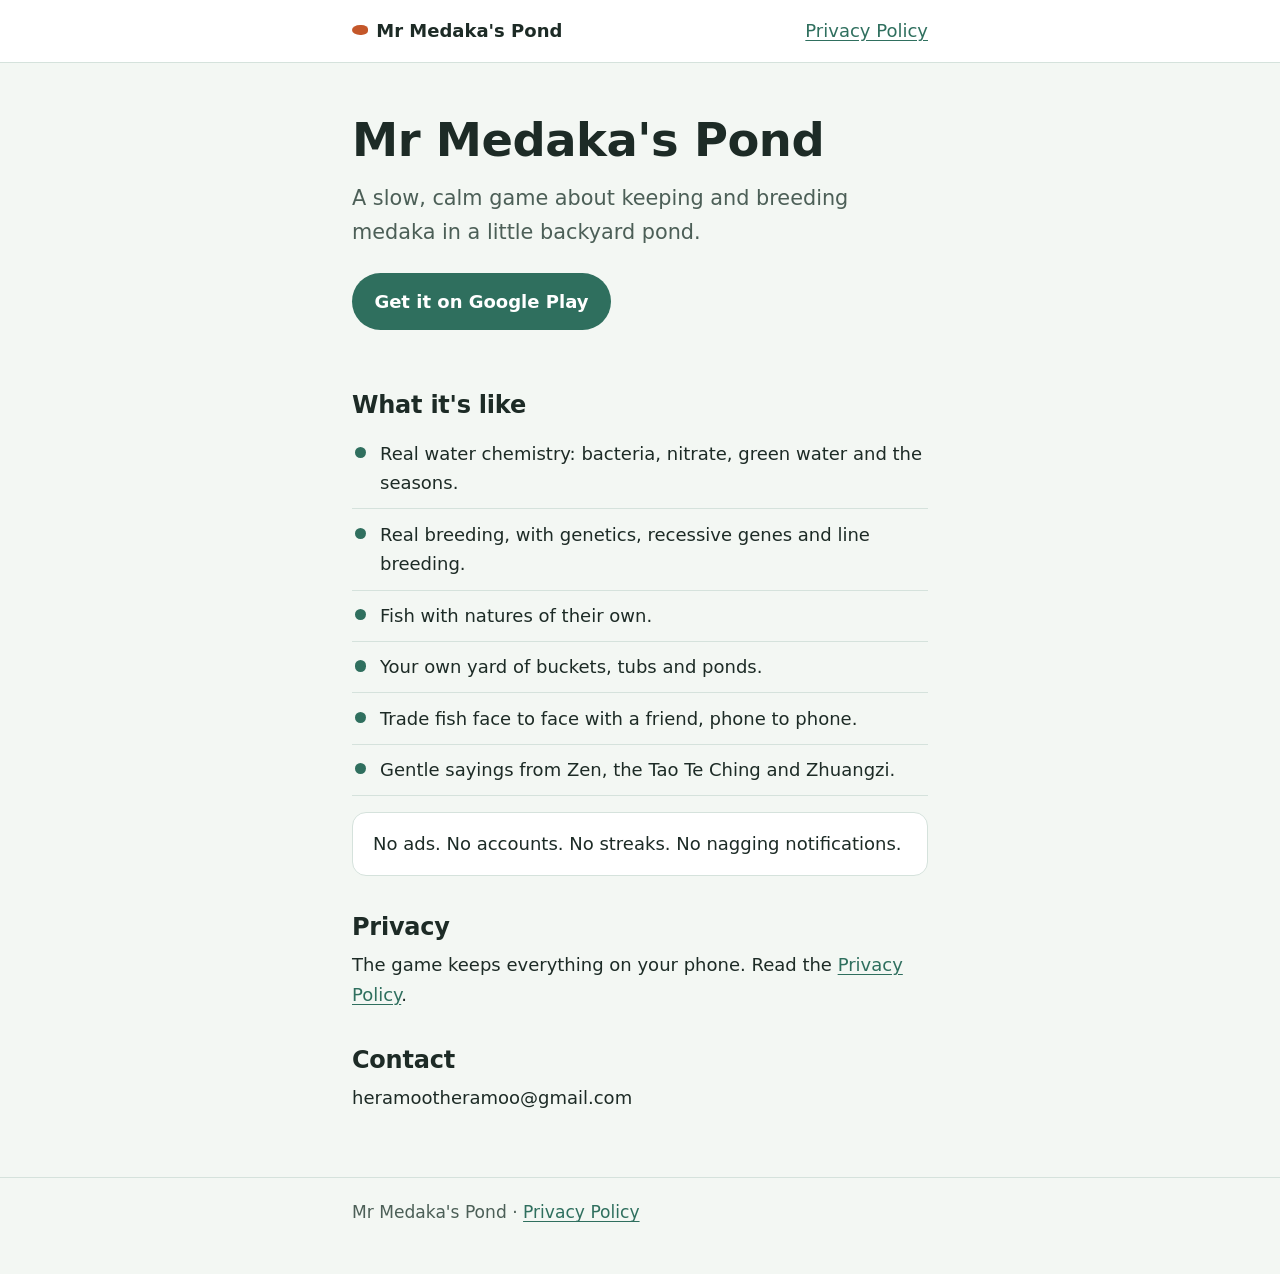
==== index.html @ 23bcd14e "Add files via upload" ====
<!doctype html>
<html lang="en">
<head>
  <meta charset="utf-8">
  <meta name="viewport" content="width=device-width, initial-scale=1">
  <title>Mr Medaka's Pond</title>
  <meta name="description" content="A slow, calm game about keeping and breeding medaka in a little backyard pond.">
  <link rel="stylesheet" href="style.css">
</head>
<body>
  <header class="site">
    <div class="wrap">
      <a class="brand" href="index.html">Mr Medaka's Pond</a>
      <nav aria-label="Site"><a href="privacy.html">Privacy Policy</a></nav>
    </div>
  </header>

  <main class="wrap">
    <h1>Mr Medaka's Pond</h1>
    <p class="tagline">A slow, calm game about keeping and breeding medaka in a little backyard pond.</p>

    <a class="button" href="#">Get it on Google Play</a>

    <h2>What it's like</h2>
    <ul class="features">
      <li>Real water chemistry: bacteria, nitrate, green water and the seasons.</li>
      <li>Real breeding, with genetics, recessive genes and line breeding.</li>
      <li>Fish with natures of their own.</li>
      <li>Your own yard of buckets, tubs and ponds.</li>
      <li>Trade fish face to face with a friend, phone to phone.</li>
      <li>Gentle sayings from Zen, the Tao Te Ching and Zhuangzi.</li>
    </ul>

    <p class="calm">No ads. No accounts. No streaks. No nagging notifications.</p>

    <h2>Privacy</h2>
    <p>The game keeps everything on your phone. Read the <a href="privacy.html">Privacy Policy</a>.</p>

    <h2>Contact</h2>
    <p>heramootheramoo@gmail.com</p>
  </main>

  <footer class="site">
    <div class="wrap">
      <p>Mr Medaka's Pond · <a href="privacy.html">Privacy Policy</a></p>
    </div>
  </footer>
</body>
</html>
---- style.css ----
/* Mr Medaka's Pond: a calm, pond-green site. System fonts only, no external requests. */

:root {
  --bg: #f3f7f3;
  --surface: #ffffff;
  --ink: #1d2b26;
  --muted: #4c5f57;
  --accent: #2f6f5e;
  --accent-ink: #ffffff;
  --koi: #c4572a;
  --line: #d5e2dc;
  --measure: 38rem;
  --radius: 14px;
  color-scheme: light dark;
}

@media (prefers-color-scheme: dark) {
  :root {
    --bg: #0f1a17;
    --surface: #16241f;
    --ink: #e6efea;
    --muted: #a9bdb4;
    --accent: #7cc4a8;
    --accent-ink: #0f1a17;
    --koi: #f0874a;
    --line: #26392f;
  }
}

*,
*::before,
*::after {
  box-sizing: border-box;
}

html {
  -webkit-text-size-adjust: 100%;
}

body {
  margin: 0;
  background: var(--bg);
  color: var(--ink);
  font-family: system-ui, -apple-system, "Segoe UI", Roboto, "Helvetica Neue", Arial, sans-serif;
  font-size: clamp(1rem, 0.95rem + 0.3vw, 1.125rem);
  line-height: 1.65;
}

.wrap {
  width: 100%;
  max-width: var(--measure);
  margin: 0 auto;
  padding: clamp(1.25rem, 4vw, 2.5rem) 1rem 3rem;
}

header.site {
  border-bottom: 1px solid var(--line);
  background: var(--surface);
}

header.site .wrap {
  padding-top: 1rem;
  padding-bottom: 1rem;
  display: flex;
  flex-wrap: wrap;
  align-items: center;
  justify-content: space-between;
  gap: 0.5rem 1rem;
}

.brand {
  font-weight: 700;
  color: var(--ink);
  text-decoration: none;
}

.brand::before {
  content: "";
  display: inline-block;
  width: 0.9em;
  height: 0.55em;
  margin-right: 0.45em;
  border-radius: 50% 40% 40% 50%;
  background: var(--koi);
  vertical-align: 0.1em;
}

nav a {
  color: var(--accent);
}

h1,
h2 {
  line-height: 1.25;
  letter-spacing: -0.01em;
}

h1 {
  font-size: clamp(2rem, 1.5rem + 2.5vw, 2.9rem);
  margin: 0.5rem 0 0.75rem;
}

h2 {
  font-size: clamp(1.25rem, 1.1rem + 0.8vw, 1.5rem);
  margin: 2.25rem 0 0.5rem;
}

p,
ul {
  margin: 0 0 1rem;
}

.tagline {
  font-size: clamp(1.1rem, 1rem + 0.6vw, 1.3rem);
  color: var(--muted);
}

a {
  color: var(--accent);
  text-underline-offset: 0.15em;
}

a:focus-visible,
.button:focus-visible {
  outline: 3px solid var(--koi);
  outline-offset: 3px;
}

.features {
  list-style: none;
  padding: 0;
}

.features li {
  position: relative;
  padding: 0.65rem 0 0.65rem 1.75rem;
  border-bottom: 1px solid var(--line);
}

.features li::before {
  content: "";
  position: absolute;
  left: 0.2rem;
  top: 1.15rem;
  width: 0.7rem;
  height: 0.7rem;
  border-radius: 50%;
  background: var(--accent);
}

.calm {
  background: var(--surface);
  border: 1px solid var(--line);
  border-radius: var(--radius);
  padding: 1rem 1.25rem;
}

.button {
  display: inline-block;
  margin: 0.5rem 0 1.5rem;
  padding: 0.85rem 1.4rem;
  border-radius: 999px;
  background: var(--accent);
  color: var(--accent-ink);
  font-weight: 700;
  text-decoration: none;
}

.button:hover {
  filter: brightness(1.08);
}

.policy h1 {
  font-size: clamp(1.75rem, 1.4rem + 1.8vw, 2.4rem);
}

.updated {
  color: var(--muted);
  font-style: italic;
}

footer.site {
  border-top: 1px solid var(--line);
  color: var(--muted);
  font-size: 0.95em;
}

footer.site .wrap {
  padding-top: 1.25rem;
  padding-bottom: 2rem;
}
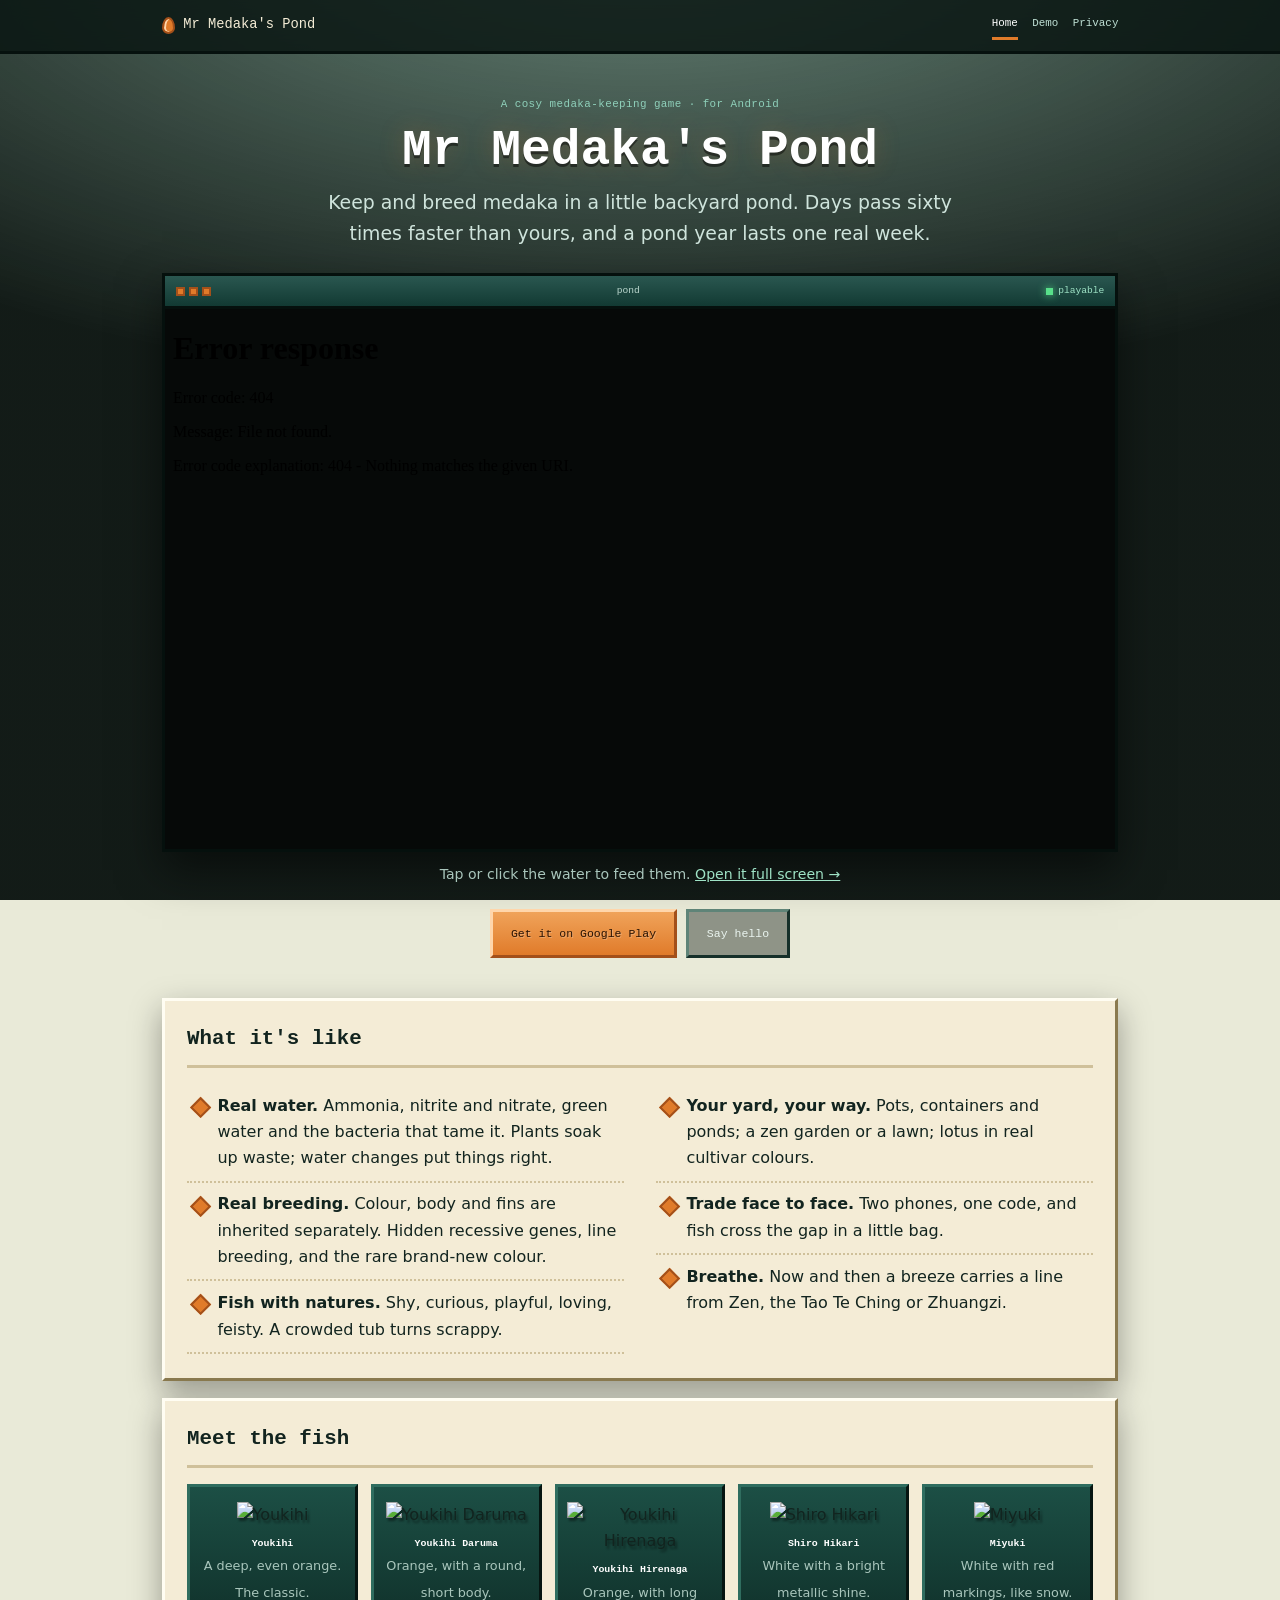
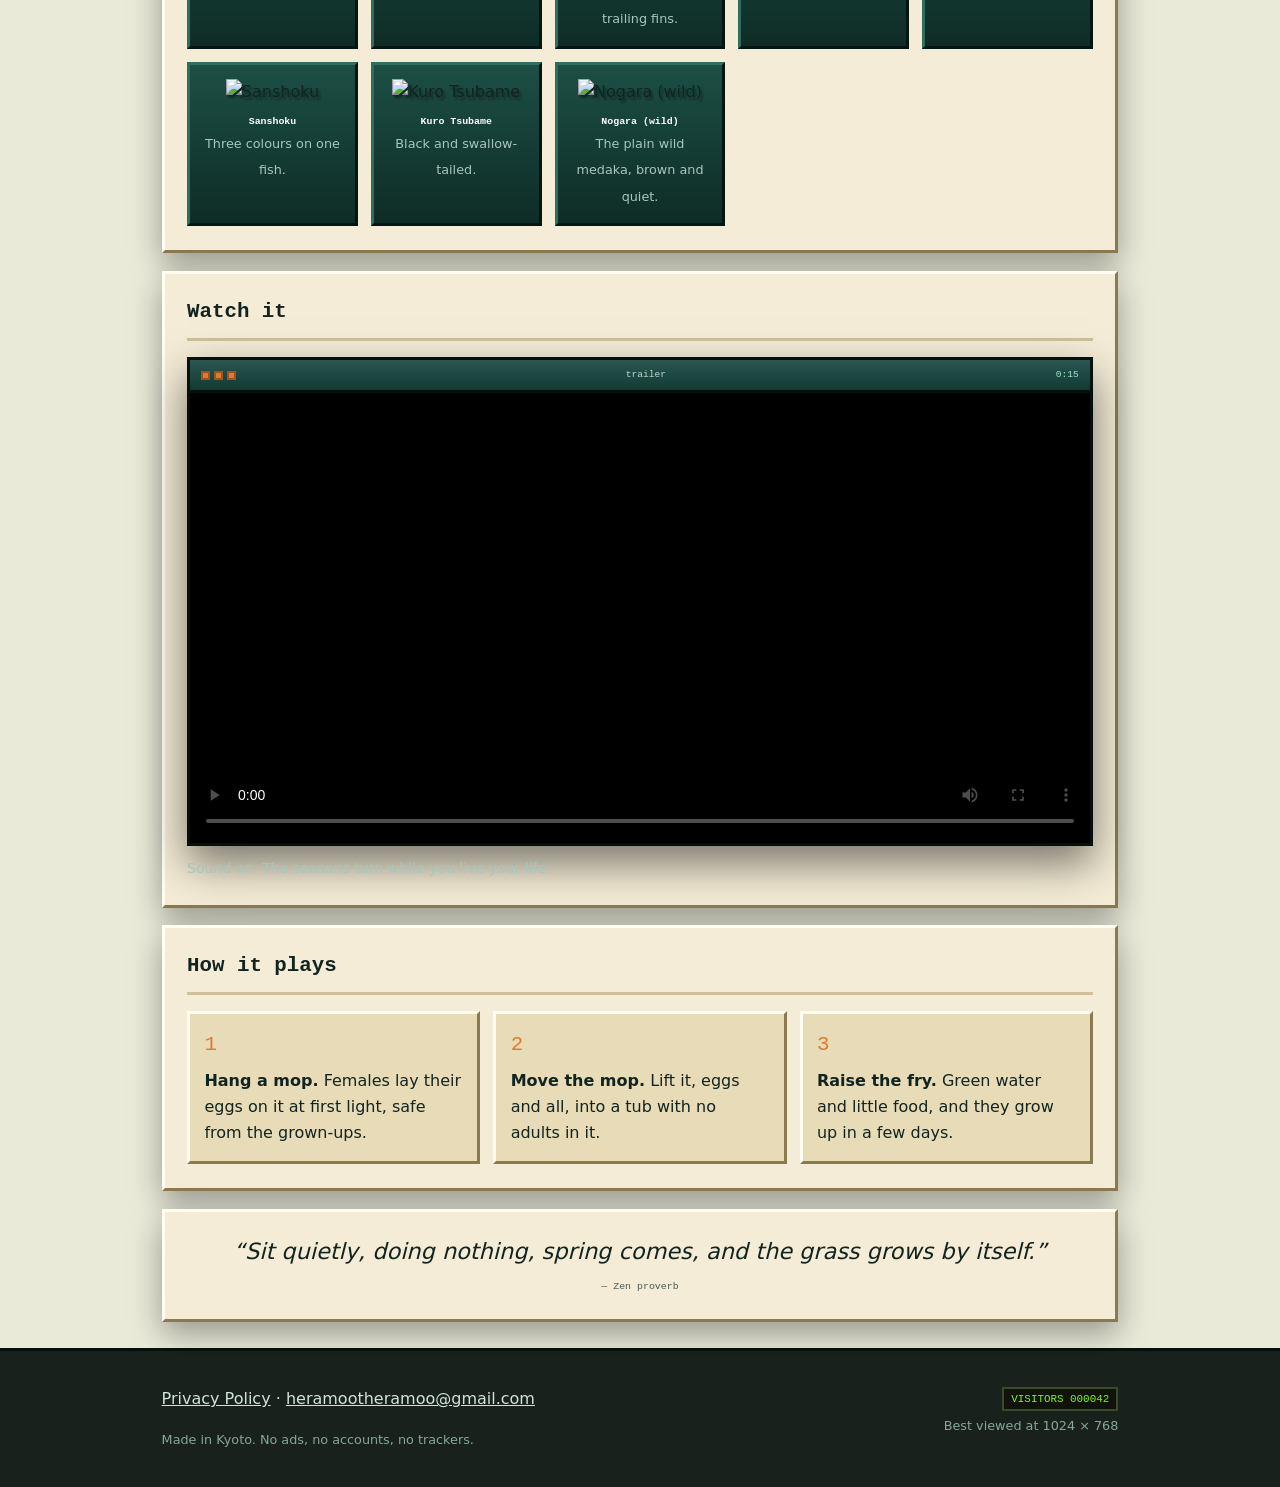
==== commit 03ecabe7: "Add files via upload" ====
--- a/index.html
+++ b/index.html
@@ -5,45 +5,141 @@
   <meta name="viewport" content="width=device-width, initial-scale=1">
   <title>Mr Medaka's Pond</title>
   <meta name="description" content="A slow, calm game about keeping and breeding medaka in a little backyard pond.">
+  <link rel="icon" href="assets/icon-512.png">
   <link rel="stylesheet" href="style.css">
 </head>
-<body>
-  <header class="site">
-    <div class="wrap">
-      <a class="brand" href="index.html">Mr Medaka's Pond</a>
-      <nav aria-label="Site"><a href="privacy.html">Privacy Policy</a></nav>
+<body class="home">
+  <div class="pond-bg" aria-hidden="true"></div>
+
+  <header class="topbar">
+    <div class="wrap bar">
+      <a class="brand" href="index.html"><span class="drop"></span>Mr Medaka's Pond</a>
+      <nav aria-label="Site">
+        <a href="index.html" aria-current="page">Home</a>
+        <a href="demo/index.html">Demo</a>
+        <a href="privacy.html">Privacy</a>
+      </nav>
     </div>
   </header>
 
   <main class="wrap">
-    <h1>Mr Medaka's Pond</h1>
-    <p class="tagline">A slow, calm game about keeping and breeding medaka in a little backyard pond.</p>
+    <section class="hero">
+      <p class="kicker">A cosy medaka-keeping game · for Android</p>
+      <h1>Mr Medaka's Pond</h1>
+      <p class="lede">Keep and breed medaka in a little backyard pond. Days pass sixty times faster than
+        yours, and a pond year lasts one real week.</p>
 
-    <a class="button" href="#">Get it on Google Play</a>
+      <div class="window">
+        <div class="window-bar">
+          <span class="dots"><i></i><i></i><i></i></span>
+          <span class="window-title">pond</span>
+          <span class="window-live"><span class="live-dot"></span>playable</span>
+        </div>
+        <div class="window-body">
+          <iframe class="demo" src="demo/index.html" title="Mr Medaka's Pond — playable demo" loading="lazy"></iframe>
+        </div>
+      </div>
+      <p class="under">Tap or click the water to feed them. <a href="demo/index.html">Open it full screen →</a></p>
 
-    <h2>What it's like</h2>
-    <ul class="features">
-      <li>Real water chemistry: bacteria, nitrate, green water and the seasons.</li>
-      <li>Real breeding, with genetics, recessive genes and line breeding.</li>
-      <li>Fish with natures of their own.</li>
-      <li>Your own yard of buckets, tubs and ponds.</li>
-      <li>Trade fish face to face with a friend, phone to phone.</li>
-      <li>Gentle sayings from Zen, the Tao Te Ching and Zhuangzi.</li>
-    </ul>
+      <div class="actions">
+        <a class="btn primary" href="#">Get it on Google Play</a>
+        <a class="btn ghost" href="mailto:heramootheramoo@gmail.com">Say hello</a>
+      </div>
+    </section>
 
-    <p class="calm">No ads. No accounts. No streaks. No nagging notifications.</p>
+    <section class="card">
+      <h2>What it's like</h2>
+      <ul class="features">
+        <li><strong>Real water.</strong> Ammonia, nitrite and nitrate, green water and the bacteria that tame it. Plants soak up waste; water changes put things right.</li>
+        <li><strong>Real breeding.</strong> Colour, body and fins are inherited separately. Hidden recessive genes, line breeding, and the rare brand-new colour.</li>
+        <li><strong>Fish with natures.</strong> Shy, curious, playful, loving, feisty. A crowded tub turns scrappy.</li>
+        <li><strong>Your yard, your way.</strong> Pots, containers and ponds; a zen garden or a lawn; lotus in real cultivar colours.</li>
+        <li><strong>Trade face to face.</strong> Two phones, one code, and fish cross the gap in a little bag.</li>
+        <li><strong>Breathe.</strong> Now and then a breeze carries a line from Zen, the Tao Te Ching or Zhuangzi.</li>
+      </ul>
+    </section>
 
-    <h2>Privacy</h2>
-    <p>The game keeps everything on your phone. Read the <a href="privacy.html">Privacy Policy</a>.</p>
+    <section class="card">
+      <h2>Meet the fish</h2>
+      <div class="fishgrid">
+        <figure class="fishcard"><img src="assets/fish/youkihi_body.png" alt="Youkihi"><figcaption><b>Youkihi</b><span>A deep, even orange. The classic.</span></figcaption></figure>
+        <figure class="fishcard"><img src="assets/fish/youkihidaruma_body.png" alt="Youkihi Daruma"><figcaption><b>Youkihi Daruma</b><span>Orange, with a round, short body.</span></figcaption></figure>
+        <figure class="fishcard"><img src="assets/fish/youkihihirenaga_body.png" alt="Youkihi Hirenaga"><figcaption><b>Youkihi Hirenaga</b><span>Orange, with long trailing fins.</span></figcaption></figure>
+        <figure class="fishcard"><img src="assets/fish/shirohikari_body.png" alt="Shiro Hikari"><figcaption><b>Shiro Hikari</b><span>White with a bright metallic shine.</span></figcaption></figure>
+        <figure class="fishcard"><img src="assets/fish/miyuki_body.png" alt="Miyuki"><figcaption><b>Miyuki</b><span>White with red markings, like snow.</span></figcaption></figure>
+        <figure class="fishcard"><img src="assets/fish/sanshoku_body.png" alt="Sanshoku"><figcaption><b>Sanshoku</b><span>Three colours on one fish.</span></figcaption></figure>
+        <figure class="fishcard"><img src="assets/fish/kurotsubame_body.png" alt="Kuro Tsubame"><figcaption><b>Kuro Tsubame</b><span>Black and swallow-tailed.</span></figcaption></figure>
+        <figure class="fishcard"><img src="assets/fish/wild_body.png" alt="Nogara (wild)"><figcaption><b>Nogara (wild)</b><span>The plain wild medaka, brown and quiet.</span></figcaption></figure>
+      </div>
+    </section>
 
-    <h2>Contact</h2>
-    <p>heramootheramoo@gmail.com</p>
+    <section class="card">
+      <h2>Watch it</h2>
+      <div class="window">
+        <div class="window-bar">
+          <span class="dots"><i></i><i></i><i></i></span>
+          <span class="window-title">trailer</span>
+          <span class="window-live">0:15</span>
+        </div>
+        <div class="window-body">
+          <video class="screen" controls preload="metadata" poster="assets/feature.png">
+            <source src="assets/trailer.mp4" type="video/mp4">
+            Your browser can't play the video.
+          </video>
+        </div>
+      </div>
+      <p class="under">Sound on. The seasons turn while you live your life.</p>
+    </section>
+
+    <section class="card">
+      <h2>How it plays</h2>
+      <div class="steps">
+        <div class="step"><span class="n">1</span><b>Hang a mop.</b> Females lay their eggs on it at first light, safe from the grown-ups.</div>
+        <div class="step"><span class="n">2</span><b>Move the mop.</b> Lift it, eggs and all, into a tub with no adults in it.</div>
+        <div class="step"><span class="n">3</span><b>Raise the fry.</b> Green water and little food, and they grow up in a few days.</div>
+      </div>
+    </section>
+
+    <section class="quote-card">
+      <blockquote id="quote"></blockquote>
+    </section>
   </main>
 
   <footer class="site">
-    <div class="wrap">
-      <p>Mr Medaka's Pond · <a href="privacy.html">Privacy Policy</a></p>
+    <div class="wrap footgrid">
+      <div>
+        <p><a href="privacy.html">Privacy Policy</a> · <a href="mailto:heramootheramoo@gmail.com">heramootheramoo@gmail.com</a></p>
+        <p class="tiny">Made in Kyoto. No ads, no accounts, no trackers.</p>
+      </div>
+      <div class="right">
+        <span class="counter">VISITORS 000042</span>
+        <p class="tiny">Best viewed at 1024 × 768</p>
+      </div>
     </div>
   </footer>
+
+  <script>
+    (function () {
+      var lines = [
+        { t: "Sit quietly, doing nothing, spring comes, and the grass grows by itself.", w: "Zen proverb" },
+        { t: "Nature does not hurry, yet everything is accomplished.", w: "Laozi" },
+        { t: "A journey of a thousand miles begins with a single step.", w: "Laozi, Tao Te Ching" },
+        { t: "When I let go of what I am, I become what I might be.", w: "Laozi" },
+        { t: "The obstacle is the path.", w: "Zen proverb" },
+        { t: "Do not seek the truth; only cease to cherish opinions.", w: "Seng-ts'an" }
+      ];
+      var el = document.getElementById("quote"), i = 0;
+      function show() {
+        el.style.opacity = 0;
+        setTimeout(function () {
+          el.innerHTML = "&ldquo;" + lines[i].t + "&rdquo;<span class='who'>— " + lines[i].w + "</span>";
+          el.style.opacity = 1;
+          i = (i + 1) % lines.length;
+        }, 600);
+      }
+      show();
+      setInterval(show, 7000);
+    })();
+  </script>
 </body>
 </html>
--- a/style.css
+++ b/style.css
@@ -1,191 +1,297 @@
-/* Mr Medaka's Pond: a calm, pond-green site. System fonts only, no external requests. */
+/* Mr Medaka's Pond — a blend: crisp modern layout over the game's pixel chrome and HD water.
+   Self-hosted pixel font, no external requests. */
+
+@font-face {
+  font-family: "Silkscreen";
+  src: url("assets/silkscreen.ttf") format("truetype");
+  font-display: swap;
+}
 
 :root {
-  --bg: #f3f7f3;
-  --surface: #ffffff;
-  --ink: #1d2b26;
-  --muted: #4c5f57;
-  --accent: #2f6f5e;
-  --accent-ink: #ffffff;
-  --koi: #c4572a;
-  --line: #d5e2dc;
-  --measure: 38rem;
-  --radius: 14px;
-  color-scheme: light dark;
-}
-
-@media (prefers-color-scheme: dark) {
-  :root {
-    --bg: #0f1a17;
-    --surface: #16241f;
-    --ink: #e6efea;
-    --muted: #a9bdb4;
-    --accent: #7cc4a8;
-    --accent-ink: #0f1a17;
-    --koi: #f0874a;
-    --line: #26392f;
-  }
-}
-
-*,
-*::before,
-*::after {
-  box-sizing: border-box;
-}
-
-html {
-  -webkit-text-size-adjust: 100%;
-}
+  --pond-0: #08130f;
+  --pond-1: #0f2a24;
+  --pond-2: #16463c;
+  --parch: #f4ecd6;
+  --parch-deep: #e7dbb8;
+  --ink: #12241f;
+  --ink-soft: #4a5c53;
+  --koi: #e07b2a;
+  --koi-lo: #a3501a;
+  --koi-hi: #ffd6ab;
+  --leaf: #6cb84c;
+  --leaf-lo: #3f7a28;
+  --line: #cfc09a;
+  --hi: #fffdf2;
+  --lo: #8a7a4f;
+  --link: #2f6db5;
+  --measure: 62rem;
+  --sans: "Trebuchet MS", "Segoe UI", system-ui, -apple-system, Roboto, sans-serif;
+  --pixel: "Silkscreen", ui-monospace, monospace;
+}
+
+* { box-sizing: border-box; }
+html { -webkit-text-size-adjust: 100%; scroll-behavior: smooth; }
 
 body {
   margin: 0;
-  background: var(--bg);
   color: var(--ink);
-  font-family: system-ui, -apple-system, "Segoe UI", Roboto, "Helvetica Neue", Arial, sans-serif;
-  font-size: clamp(1rem, 0.95rem + 0.3vw, 1.125rem);
+  background: #e9ead8;
+  font-family: var(--sans);
+  font-size: 1rem;
   line-height: 1.65;
 }
 
-.wrap {
-  width: 100%;
-  max-width: var(--measure);
-  margin: 0 auto;
-  padding: clamp(1.25rem, 4vw, 2.5rem) 1rem 3rem;
-}
-
-header.site {
-  border-bottom: 1px solid var(--line);
-  background: var(--surface);
-}
-
-header.site .wrap {
-  padding-top: 1rem;
-  padding-bottom: 1rem;
+img { max-width: 100%; }
+a { color: var(--link); }
+a:visited { color: #6a3d9a; }
+
+.wrap { width: 100%; max-width: var(--measure); margin: 0 auto; padding: 0 1.1rem; }
+
+/* ------------------------------------------------------------------ top bar */
+
+.topbar {
+  position: sticky;
+  top: 0;
+  z-index: 20;
+  background: rgba(8, 20, 16, .82);
+  backdrop-filter: blur(10px);
+  -webkit-backdrop-filter: blur(10px);
+  border-bottom: 3px solid #06110e;
+}
+.topbar .bar {
   display: flex;
-  flex-wrap: wrap;
   align-items: center;
   justify-content: space-between;
-  gap: 0.5rem 1rem;
-}
-
+  gap: .5rem 1rem;
+  padding: .7rem 1.1rem;
+}
 .brand {
-  font-weight: 700;
-  color: var(--ink);
+  display: inline-flex;
+  align-items: center;
+  gap: .5rem;
+  font-family: var(--pixel);
+  font-size: .86rem;
+  color: #f4ecd6;
   text-decoration: none;
 }
-
-.brand::before {
-  content: "";
-  display: inline-block;
-  width: 0.9em;
-  height: 0.55em;
-  margin-right: 0.45em;
-  border-radius: 50% 40% 40% 50%;
+.brand .drop {
+  width: .85rem; height: 1.1rem;
   background: var(--koi);
-  vertical-align: 0.1em;
-}
-
-nav a {
-  color: var(--accent);
-}
-
-h1,
-h2 {
-  line-height: 1.25;
-  letter-spacing: -0.01em;
-}
-
-h1 {
-  font-size: clamp(2rem, 1.5rem + 2.5vw, 2.9rem);
-  margin: 0.5rem 0 0.75rem;
-}
-
-h2 {
-  font-size: clamp(1.25rem, 1.1rem + 0.8vw, 1.5rem);
-  margin: 2.25rem 0 0.5rem;
-}
-
-p,
-ul {
-  margin: 0 0 1rem;
-}
-
-.tagline {
-  font-size: clamp(1.1rem, 1rem + 0.6vw, 1.3rem);
-  color: var(--muted);
-}
-
-a {
-  color: var(--accent);
-  text-underline-offset: 0.15em;
-}
-
-a:focus-visible,
-.button:focus-visible {
-  outline: 3px solid var(--koi);
-  outline-offset: 3px;
-}
-
-.features {
-  list-style: none;
-  padding: 0;
-}
-
-.features li {
-  position: relative;
-  padding: 0.65rem 0 0.65rem 1.75rem;
-  border-bottom: 1px solid var(--line);
-}
-
-.features li::before {
+  border: 2px solid var(--koi-lo);
+  border-radius: 50% 50% 50% 50% / 65% 65% 35% 35%;
+  box-shadow: inset 2px 0 0 var(--koi-hi);
+}
+.topbar nav { display: flex; gap: .9rem; }
+.topbar nav a {
+  font-family: var(--pixel);
+  font-size: .68rem;
+  color: #bfe0d5;
+  text-decoration: none;
+  padding: .25rem 0;
+  border-bottom: 3px solid transparent;
+}
+.topbar nav a:hover { color: #fff; }
+.topbar nav a[aria-current="page"] { color: #fff; border-bottom-color: var(--koi); }
+
+/* ------------------------------------------------------------------ pond backdrop */
+
+.pond-bg {
+  position: fixed;
+  inset: 0;
+  z-index: -1;
+  background:
+    radial-gradient(120% 75% at 50% -10%, rgba(24, 74, 63, .60), rgba(5, 14, 11, .94) 72%),
+    url("assets/water/background.jpg") center / cover no-repeat;
+}
+.pond-bg::after {
   content: "";
   position: absolute;
-  left: 0.2rem;
-  top: 1.15rem;
-  width: 0.7rem;
-  height: 0.7rem;
-  border-radius: 50%;
-  background: var(--accent);
-}
-
-.calm {
-  background: var(--surface);
-  border: 1px solid var(--line);
-  border-radius: var(--radius);
-  padding: 1rem 1.25rem;
-}
-
-.button {
+  inset: 0;
+  background: url("assets/water/caustics_a.png");
+  opacity: .13;
+  mix-blend-mode: screen;
+  animation: drift 34s linear infinite;
+}
+@keyframes drift { from { background-position: 0 0; } to { background-position: 620px 0; } }
+
+/* ------------------------------------------------------------------ hero */
+
+.hero { padding: clamp(1.4rem, 4vw, 2.6rem) 0 1rem; text-align: center; color: #eaf4ef; }
+
+.kicker {
+  font-family: var(--pixel);
+  font-size: .68rem;
+  letter-spacing: .04em;
+  color: #8fd0ba;
+  margin: 0 0 .7rem;
+}
+
+.hero h1 {
+  font-family: var(--pixel);
+  font-size: clamp(1.7rem, 1.1rem + 3.6vw, 3.1rem);
+  line-height: 1.05;
+  margin: 0 0 .6rem;
+  color: #fff;
+  text-shadow: 0 3px 0 rgba(0, 0, 0, .45), 0 0 24px rgba(224, 123, 42, .25);
+}
+
+.lede {
+  max-width: 40rem;
+  margin: 0 auto 1.5rem;
+  font-size: clamp(1rem, .96rem + .4vw, 1.18rem);
+  color: #cfe4dc;
+}
+
+/* the app window the demo runs in */
+.window {
+  max-width: 60rem;
+  margin: 0 auto;
+  background: #0b1c17;
+  border: 3px solid #05100d;
+  box-shadow: 0 18px 40px rgba(0, 0, 0, .5), inset 0 0 0 3px rgba(255, 255, 255, .04);
+}
+.window-bar {
+  display: flex;
+  align-items: center;
+  gap: .6rem;
+  padding: .45rem .7rem;
+  background: linear-gradient(#2a5750, #123a33);
+  border-bottom: 3px solid #05100d;
+  font-family: var(--pixel);
+  font-size: .6rem;
+  color: #d6efe6;
+}
+.dots { display: inline-flex; gap: 4px; }
+.dots i { width: 9px; height: 9px; display: inline-block; background: var(--koi); border: 2px solid var(--koi-lo); }
+.window-title { flex: 1; text-align: center; opacity: .85; }
+.window-live { display: inline-flex; align-items: center; gap: .35rem; color: #9fe3c6; }
+.live-dot { width: 7px; height: 7px; background: #58e08a; box-shadow: 0 0 8px #58e08a; animation: pulse 1.6s ease-in-out infinite; }
+@keyframes pulse { 50% { opacity: .35; } }
+
+.window-body { position: relative; }
+.demo { display: block; width: 100%; height: min(66vh, 540px); border: 0; background: #060908; }
+.screen { display: block; width: 100%; background: #000; }
+
+.under { margin: .7rem 0 0; font-size: .88rem; color: #a9c6bc; }
+.under a { color: #9fe3c6; }
+
+.actions { margin: 1.4rem 0 .4rem; display: flex; flex-wrap: wrap; gap: .6rem; justify-content: center; }
+
+.btn {
   display: inline-block;
-  margin: 0.5rem 0 1.5rem;
-  padding: 0.85rem 1.4rem;
-  border-radius: 999px;
-  background: var(--accent);
-  color: var(--accent-ink);
-  font-weight: 700;
+  font-family: var(--pixel);
+  font-size: .72rem;
   text-decoration: none;
-}
-
-.button:hover {
-  filter: brightness(1.08);
-}
-
-.policy h1 {
-  font-size: clamp(1.75rem, 1.4rem + 1.8vw, 2.4rem);
-}
-
-.updated {
-  color: var(--muted);
+  padding: .75rem 1.1rem;
+  border: 3px solid;
+  cursor: pointer;
+}
+.btn.primary { background: linear-gradient(#f0a35a, var(--koi)); color: #2a1405; border-color: var(--koi-hi) var(--koi-lo) var(--koi-lo) var(--koi-hi); text-shadow: 1px 1px 0 rgba(255,255,255,.25); }
+.btn.ghost { background: rgba(8, 20, 16, .4); color: #eaf4ef; border-color: #5f8478 #16302a #16302a #5f8478; }
+.btn:hover { filter: brightness(1.07); }
+.btn:active { border-color: var(--lo) var(--hi) var(--hi) var(--lo); }
+
+/* ------------------------------------------------------------------ cards (parchment, pixel bevel) */
+
+main > .card,
+main > .quote-card {
+  background: var(--parch);
+  border: 3px solid;
+  border-color: var(--hi) var(--lo) var(--lo) var(--hi);
+  box-shadow: 0 12px 30px rgba(0, 0, 0, .35);
+  padding: 1.3rem 1.4rem 1.5rem;
+  margin: 1.1rem 0;
+}
+
+.card h2 {
+  font-family: var(--pixel);
+  font-size: clamp(1rem, .9rem + .8vw, 1.3rem);
+  margin: 0 0 1rem;
+  padding-bottom: .55rem;
+  color: var(--ink);
+  border-bottom: 3px solid var(--line);
+}
+
+/* features */
+.features { list-style: none; margin: 0; padding: 0; columns: 1; }
+.features li { position: relative; padding: .55rem .2rem .55rem 1.9rem; border-bottom: 2px dotted var(--line); }
+.features li:last-child { border-bottom: 0; }
+.features li::before {
+  content: ""; position: absolute; left: .35rem; top: 1rem;
+  width: .7rem; height: .7rem; background: var(--koi); border: 2px solid var(--koi-lo); transform: rotate(45deg);
+}
+@media (min-width: 700px) { .features { columns: 2; column-gap: 2rem; } .features li { break-inside: avoid; } }
+
+/* meet the fish */
+.fishgrid { display: grid; grid-template-columns: repeat(auto-fit, minmax(150px, 1fr)); gap: .8rem; }
+.fishcard {
+  margin: 0; text-align: center;
+  background: linear-gradient(180deg, #1c4f45, #0e2c26);
+  border: 3px solid;
+  border-color: #2f6d5f #061511 #061511 #2f6d5f;
+  padding: .9rem .6rem;
+}
+.fishcard img { height: 52px; filter: drop-shadow(2px 3px 1px rgba(0, 0, 0, .4)); }
+.fishcard figcaption { margin-top: .5rem; color: #e9f6f0; }
+.fishcard figcaption b { display: block; font-family: var(--pixel); font-size: .62rem; color: #fff; }
+.fishcard figcaption span { font-size: .8rem; color: #a9c6bc; }
+
+/* how it plays */
+.steps { display: grid; grid-template-columns: repeat(auto-fit, minmax(180px, 1fr)); gap: .8rem; }
+.step {
+  background: var(--parch-deep);
+  border: 3px solid;
+  border-color: var(--hi) var(--lo) var(--lo) var(--hi);
+  padding: .9rem;
+}
+.step .n { font-family: var(--pixel); font-size: 1.3rem; color: var(--koi); display: block; margin-bottom: .3rem; }
+
+/* quote */
+.quote-card { text-align: center; }
+#quote {
+  margin: 0;
+  font-size: clamp(1.05rem, 1rem + .7vw, 1.4rem);
   font-style: italic;
-}
+  color: var(--ink);
+  min-height: 3.6rem;
+  transition: opacity .6s ease;
+}
+#quote .who { display: block; font-family: var(--pixel); font-style: normal; font-size: .62rem; color: var(--ink-soft); margin-top: .6rem; }
+
+/* ------------------------------------------------------------------ footer */
 
 footer.site {
-  border-top: 1px solid var(--line);
-  color: var(--muted);
-  font-size: 0.95em;
-}
-
-footer.site .wrap {
-  padding-top: 1.25rem;
-  padding-bottom: 2rem;
-}
+  margin-top: 1.6rem;
+  background: rgba(6, 16, 13, .92);
+  border-top: 3px solid #05100d;
+  color: #bfe0d5;
+}
+footer.site .footgrid {
+  display: flex; flex-wrap: wrap; gap: 1rem; align-items: center; justify-content: space-between;
+  padding: 1.2rem 1.1rem 2rem;
+}
+footer.site a { color: #cfe4dc; }
+footer.site .right { text-align: right; }
+.counter {
+  font-family: var(--pixel); font-size: .68rem; color: #7CFC00;
+  background: #10130c; border: 2px solid #3a4a2c; padding: .25rem .45rem;
+}
+.tiny { font-size: .8rem; color: #86a79b; margin: .3rem 0; }
+
+/* ------------------------------------------------------------------ privacy page */
+
+.policy {
+  background: var(--parch);
+  border: 3px solid;
+  border-color: var(--hi) var(--lo) var(--lo) var(--hi);
+  box-shadow: 0 12px 30px rgba(0, 0, 0, .35);
+  padding: clamp(1.3rem, 4vw, 2.2rem);
+  margin: clamp(1.2rem, 4vw, 2.2rem) 0;
+}
+.policy h1 { font-family: var(--pixel); font-size: clamp(1.2rem, 1rem + 1.4vw, 1.8rem); margin-top: 0; }
+.policy h2 { margin-top: 1.8rem; }
+.policy .updated { color: var(--ink-soft); font-style: italic; }
+
+@media (prefers-reduced-motion: reduce) {
+  .pond-bg::after, .live-dot { animation: none; }
+}
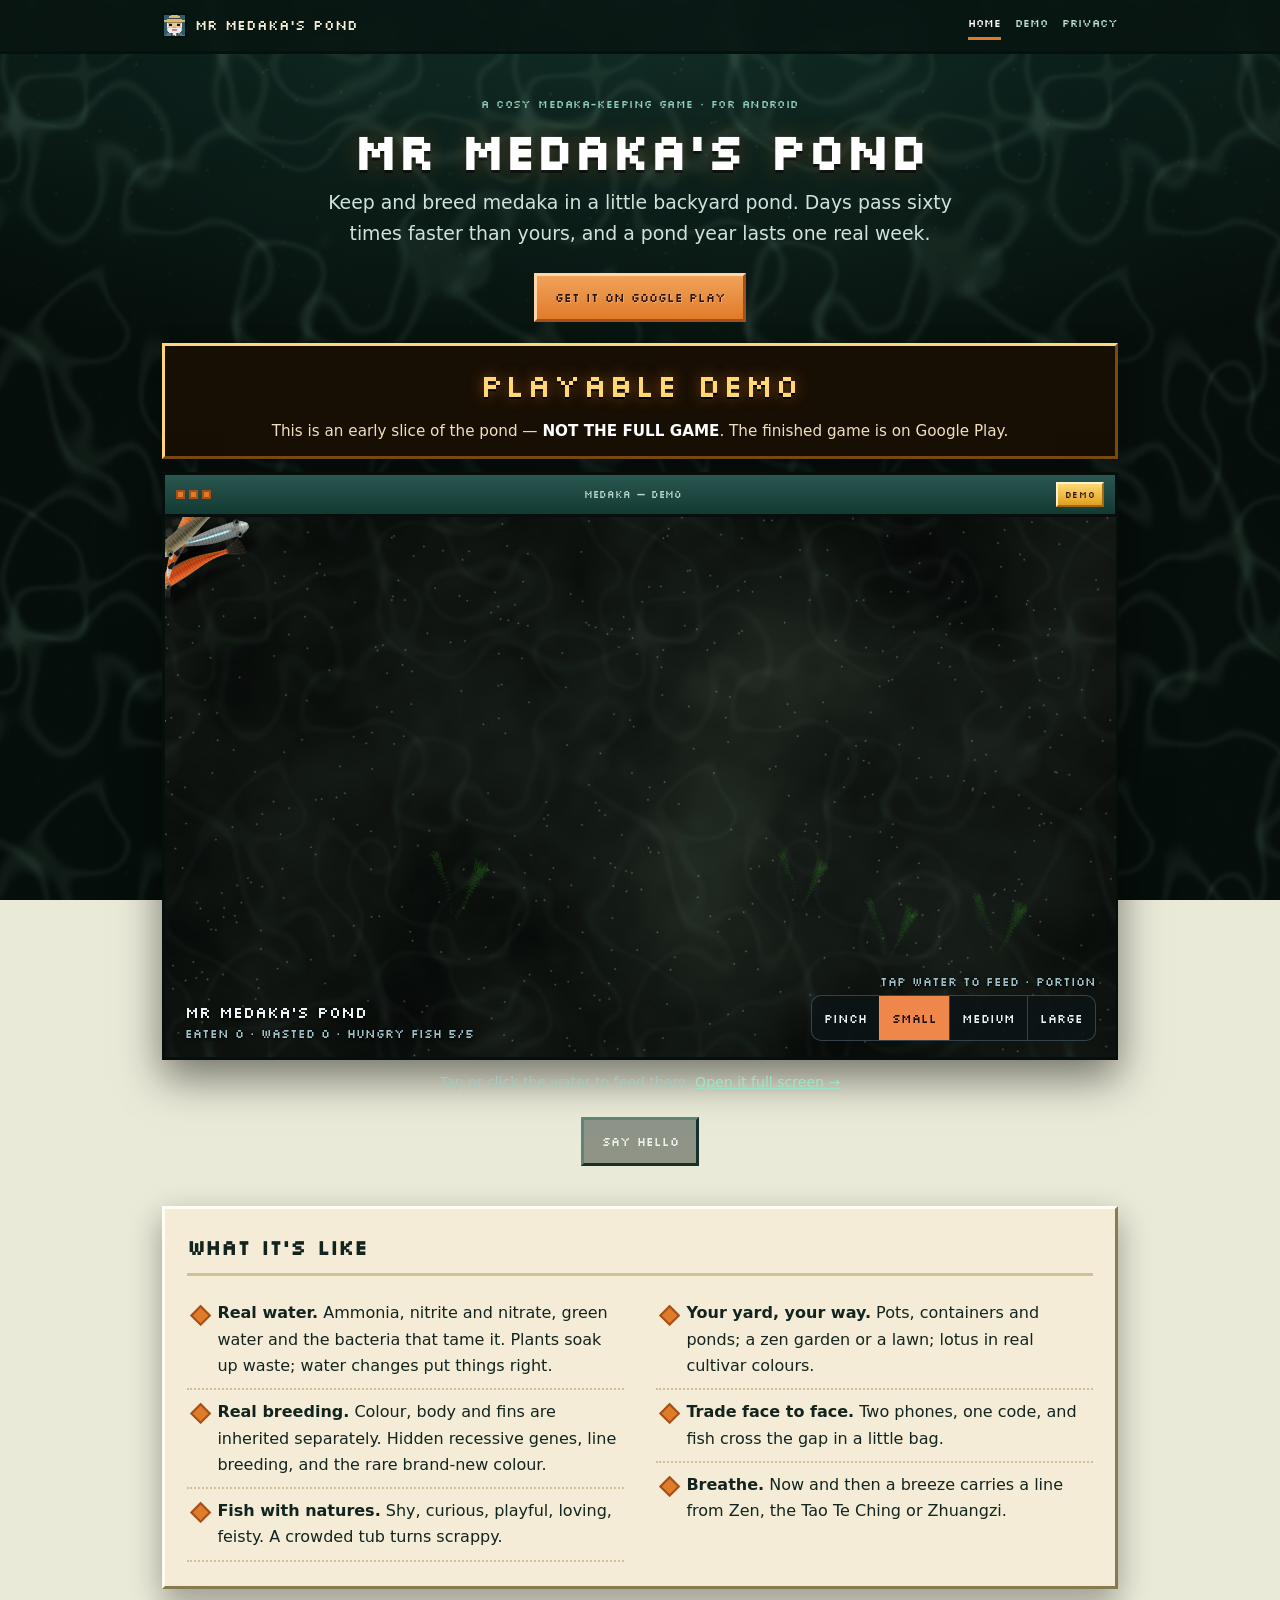
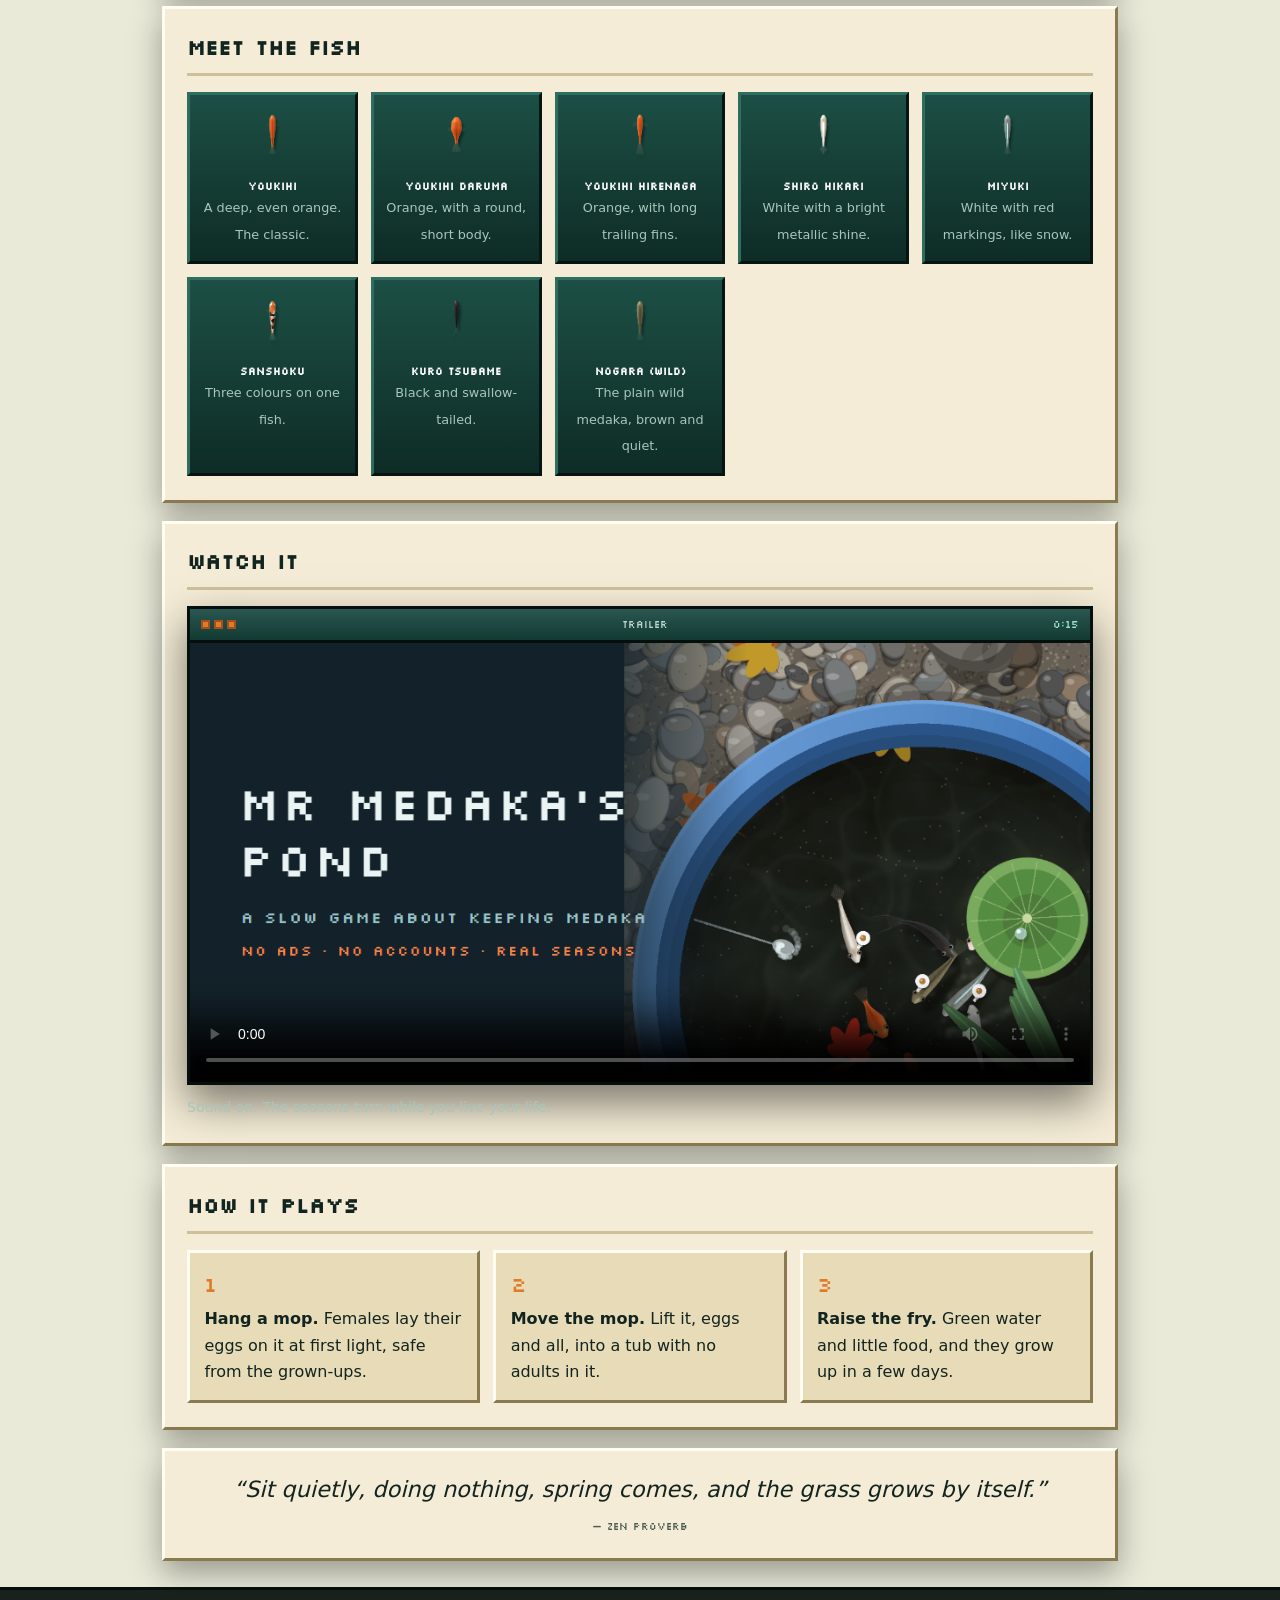
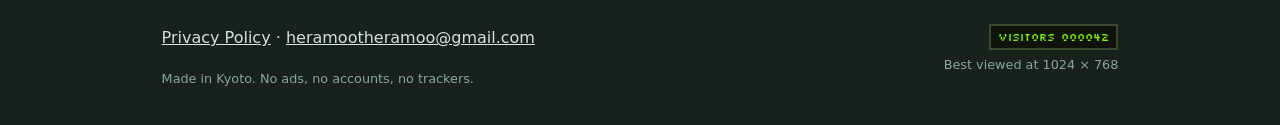
==== commit 0baad482: "Add files via upload" ====
--- a/index.html
+++ b/index.html
@@ -13,7 +13,7 @@
 
   <header class="topbar">
     <div class="wrap bar">
-      <a class="brand" href="index.html"><span class="drop"></span>Mr Medaka's Pond</a>
+      <a class="brand" href="index.html"><img class="brand-face" src="assets/mr-medaka.png" alt="" width="26" height="26">Mr Medaka's Pond</a>
       <nav aria-label="Site">
         <a href="index.html" aria-current="page">Home</a>
         <a href="demo/index.html">Demo</a>
@@ -29,20 +29,28 @@
       <p class="lede">Keep and breed medaka in a little backyard pond. Days pass sixty times faster than
         yours, and a pond year lasts one real week.</p>
 
+      <div class="actions top">
+        <a class="btn primary" href="#">Get it on Google Play</a>
+      </div>
+
+      <div class="demo-banner">
+        <span class="demo-banner-big">PLAYABLE DEMO</span>
+        <span class="demo-banner-sub">This is an early slice of the pond — <b>not the full game</b>. The finished game is on Google&nbsp;Play.</span>
+      </div>
       <div class="window">
         <div class="window-bar">
           <span class="dots"><i></i><i></i><i></i></span>
-          <span class="window-title">pond</span>
-          <span class="window-live"><span class="live-dot"></span>playable</span>
+          <span class="window-title">medaka — demo</span>
+          <span class="tag-demo">DEMO</span>
         </div>
         <div class="window-body">
-          <iframe class="demo" src="demo/index.html" title="Mr Medaka's Pond — playable demo" loading="lazy"></iframe>
+          <iframe id="demoFrame" class="demo" src="demo/index.html" title="Mr Medaka's Pond — playable demo"></iframe>
+          <div class="demo-shield" id="demoShield" aria-hidden="true"></div>
         </div>
       </div>
       <p class="under">Tap or click the water to feed them. <a href="demo/index.html">Open it full screen →</a></p>
 
       <div class="actions">
-        <a class="btn primary" href="#">Get it on Google Play</a>
         <a class="btn ghost" href="mailto:heramootheramoo@gmail.com">Say hello</a>
       </div>
     </section>
@@ -140,6 +148,40 @@
       show();
       setInterval(show, 7000);
     })();
+
+    // A tap on the pond feeds the fish; a vertical swipe scrolls the page instead.
+    (function () {
+      var shield = document.getElementById("demoShield");
+      var frame = document.getElementById("demoFrame");
+      if (!shield || !frame) return;
+      var down = false, moved = false, sx = 0, sy = 0;
+      shield.addEventListener("pointerdown", function (e) {
+        down = true; moved = false; sx = e.clientX; sy = e.clientY;
+      });
+      shield.addEventListener("pointermove", function (e) {
+        if (!down) return;
+        if (Math.abs(e.clientX - sx) > 10 || Math.abs(e.clientY - sy) > 10) moved = true;
+      });
+      shield.addEventListener("pointercancel", function () { down = false; });
+      shield.addEventListener("pointerup", function (e) {
+        if (!down) return;
+        down = false;
+        if (moved) return;
+        try {
+          var r = frame.getBoundingClientRect();
+          var x = e.clientX - r.left, y = e.clientY - r.top;
+          var doc = frame.contentDocument; if (!doc) return;
+          var el = doc.elementFromPoint(x, y); if (!el) return;
+          var opts = { clientX: x, clientY: y, bubbles: true, cancelable: true, view: frame.contentWindow };
+          var node = (el.closest && el.closest("button")) || el;
+          var pe;
+          try { pe = new PointerEvent("pointerdown", Object.assign({ pointerId: 1, pointerType: e.pointerType || "touch", isPrimary: true, buttons: 1 }, opts)); }
+          catch (_) { pe = new MouseEvent("pointerdown", opts); }
+          node.dispatchEvent(pe);
+          if (node.tagName === "BUTTON") node.dispatchEvent(new MouseEvent("click", opts));
+        } catch (_) {}
+      });
+    })();
   </script>
 </body>
 </html>
--- a/style.css
+++ b/style.css
@@ -74,12 +74,13 @@
   color: #f4ecd6;
   text-decoration: none;
 }
-.brand .drop {
-  width: .85rem; height: 1.1rem;
-  background: var(--koi);
-  border: 2px solid var(--koi-lo);
-  border-radius: 50% 50% 50% 50% / 65% 65% 35% 35%;
-  box-shadow: inset 2px 0 0 var(--koi-hi);
+.brand-face {
+  width: 1.6rem;
+  height: 1.6rem;
+  image-rendering: pixelated;
+  border: 2px solid #06110e;
+  background: #2e5a6a;
+  display: inline-block;
 }
 .topbar nav { display: flex; gap: .9rem; }
 .topbar nav a {
@@ -106,13 +107,15 @@
 .pond-bg::after {
   content: "";
   position: absolute;
-  inset: 0;
-  background: url("assets/water/caustics_a.png");
+  top: 0; bottom: 0; left: 0;
+  width: 200%;
+  background: url("assets/water/caustics_a.png") repeat;
   opacity: .13;
   mix-blend-mode: screen;
-  animation: drift 34s linear infinite;
-}
-@keyframes drift { from { background-position: 0 0; } to { background-position: 620px 0; } }
+  will-change: transform;
+  animation: drift 42s linear infinite;
+}
+@keyframes drift { from { transform: translateX(0); } to { transform: translateX(-50%); } }
 
 /* ------------------------------------------------------------------ hero */
 
@@ -172,10 +175,75 @@
 .demo { display: block; width: 100%; height: min(66vh, 540px); border: 0; background: #060908; }
 .screen { display: block; width: 100%; background: #000; }
 
+.demo-poster {
+  position: relative;
+  height: min(66vh, 540px);
+  overflow: hidden;
+  background: #06110e center / cover;
+  display: flex;
+  align-items: center;
+  justify-content: center;
+}
+.demo-poster img { position: absolute; inset: 0; width: 100%; height: 100%; object-fit: cover; opacity: .72; }
+.demo-poster::after {
+  content: "";
+  position: absolute; inset: 0;
+  background: radial-gradient(60% 60% at 50% 45%, rgba(0, 0, 0, .12), rgba(4, 12, 10, .72));
+}
+.demo-play {
+  position: relative; z-index: 2;
+  font-family: var(--pixel); font-size: .8rem; color: #2a1405;
+  background: linear-gradient(#f0a35a, var(--koi));
+  border: 3px solid; border-color: var(--koi-hi) var(--koi-lo) var(--koi-lo) var(--koi-hi);
+  padding: .9rem 1.4rem; cursor: pointer;
+}
+.demo-play:hover { filter: brightness(1.07); }
+.demo-note {
+  position: absolute; z-index: 2; bottom: .7rem; left: 0; right: 0; text-align: center;
+  font-family: var(--pixel); font-size: .56rem; color: #cfe4dc; text-shadow: 0 1px 3px #000;
+}
+
+/* A layer over the demo: vertical swipes scroll the page, taps reach the pond. */
+.demo-shield { position: absolute; inset: 0; z-index: 3; touch-action: pan-y; }
+
+.demo-banner {
+  max-width: 60rem;
+  margin: .2rem auto .8rem;
+  padding: .8rem 1rem;
+  background: #180f04;
+  border: 3px solid;
+  border-color: #ffd873 #7a4a10 #7a4a10 #ffd873;
+  box-shadow: 0 8px 22px rgba(0, 0, 0, .4);
+  text-align: center;
+}
+.demo-banner-big {
+  display: block;
+  font-family: var(--pixel);
+  font-size: clamp(1.1rem, .9rem + 1.9vw, 2rem);
+  color: #ffd873;
+  letter-spacing: .06em;
+  text-shadow: 0 2px 0 #000, 0 0 14px rgba(224, 123, 42, .55);
+}
+.demo-banner-sub { display: block; margin-top: .45rem; font-size: .95rem; color: #efe0bf; }
+.demo-banner-sub b { color: #fff; text-transform: uppercase; }
+.tag-demo {
+  display: inline-block;
+  font-family: var(--pixel);
+  font-size: .58rem;
+  letter-spacing: .08em;
+  color: #2a1405;
+  background: linear-gradient(#ffd873, #e0a020);
+  border: 2px solid;
+  border-color: #fff2cc #a06a10 #a06a10 #fff2cc;
+  padding: .16rem .42rem;
+  text-shadow: none;
+}
+
 .under { margin: .7rem 0 0; font-size: .88rem; color: #a9c6bc; }
 .under a { color: #9fe3c6; }
 
 .actions { margin: 1.4rem 0 .4rem; display: flex; flex-wrap: wrap; gap: .6rem; justify-content: center; }
+.actions.top { margin: 0 0 1.3rem; }
 
 .btn {
   display: inline-block;
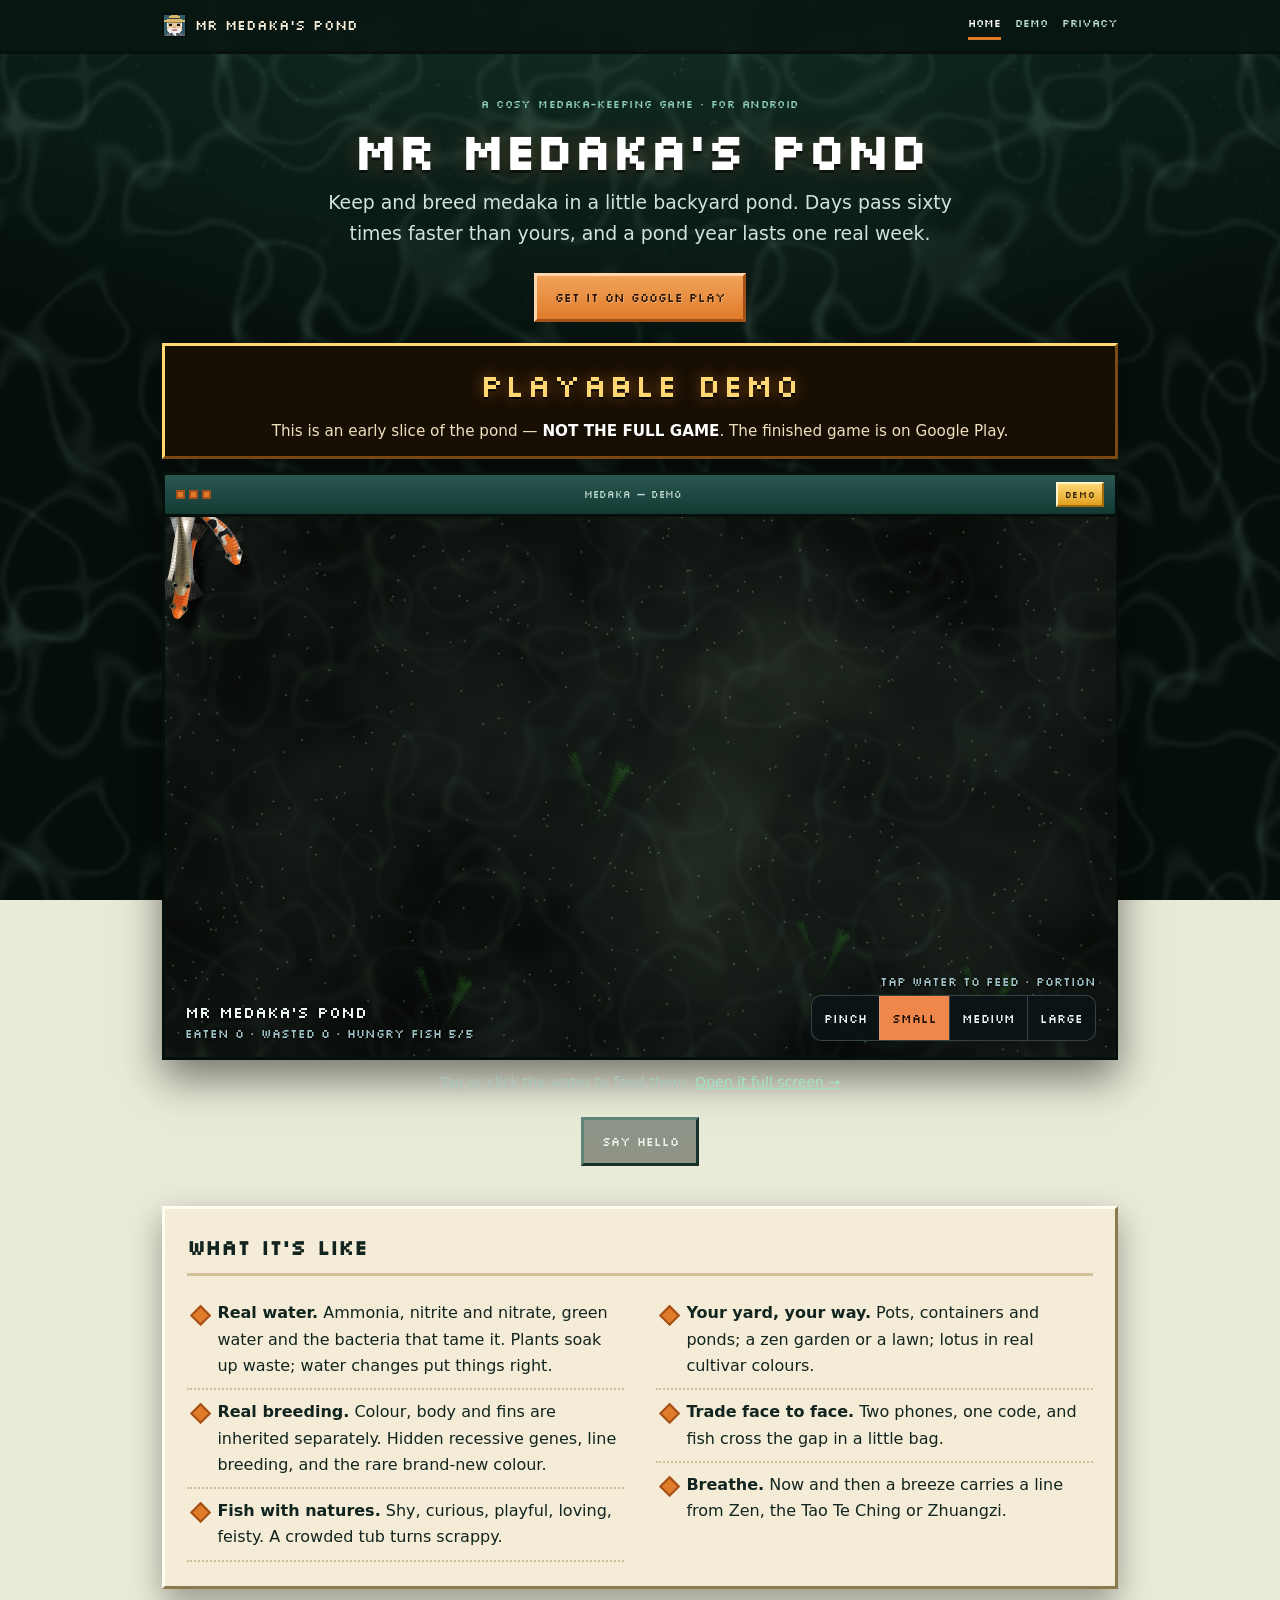
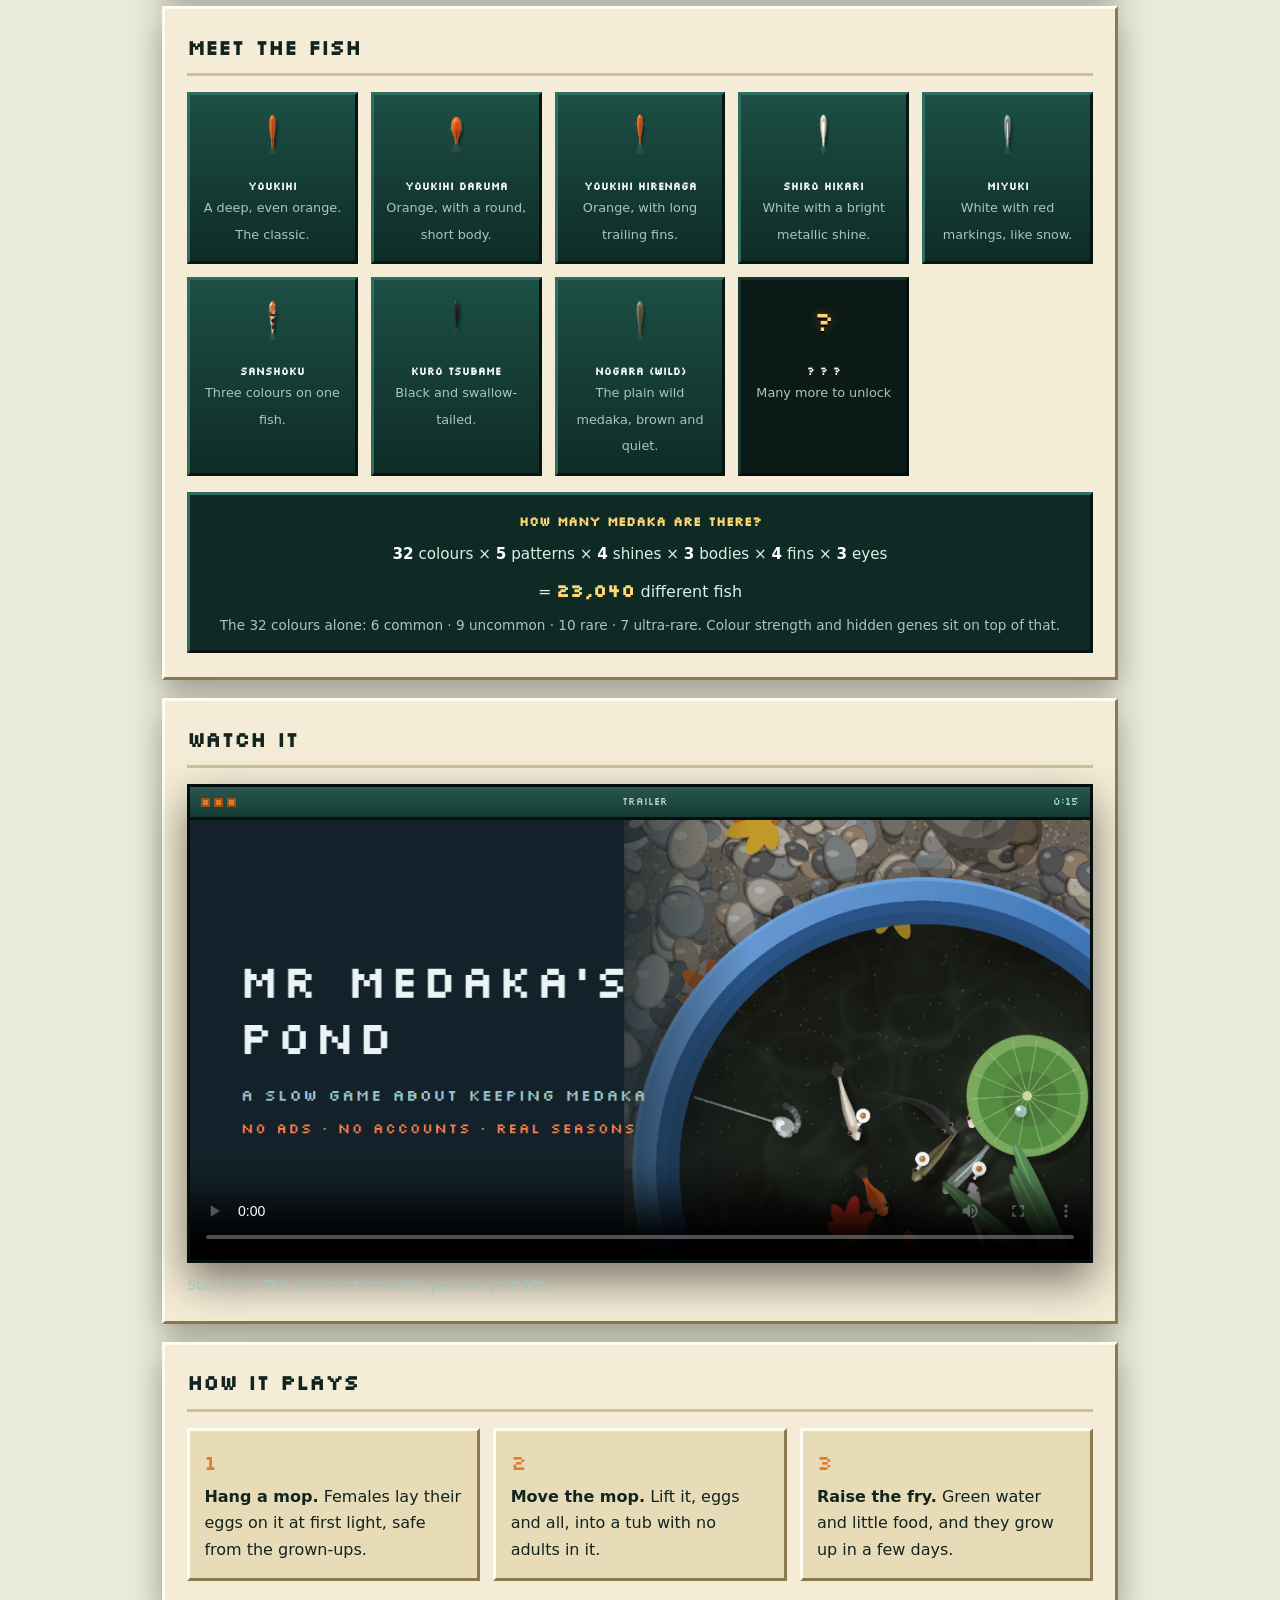
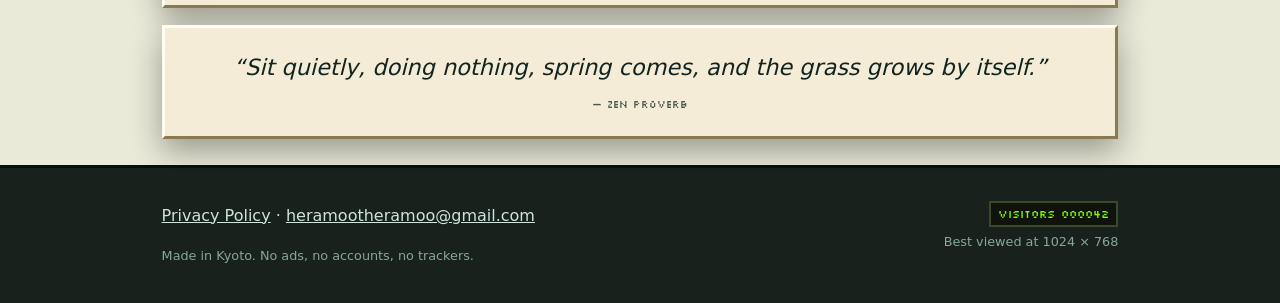
==== commit 53471c40: "Add files via upload" ====
--- a/index.html
+++ b/index.html
@@ -78,6 +78,17 @@
         <figure class="fishcard"><img src="assets/fish/sanshoku_body.png" alt="Sanshoku"><figcaption><b>Sanshoku</b><span>Three colours on one fish.</span></figcaption></figure>
         <figure class="fishcard"><img src="assets/fish/kurotsubame_body.png" alt="Kuro Tsubame"><figcaption><b>Kuro Tsubame</b><span>Black and swallow-tailed.</span></figcaption></figure>
         <figure class="fishcard"><img src="assets/fish/wild_body.png" alt="Nogara (wild)"><figcaption><b>Nogara (wild)</b><span>The plain wild medaka, brown and quiet.</span></figcaption></figure>
+        <figure class="fishcard mystery">
+          <span class="mystery-art"><img src="assets/fish/unknown.png" alt="A medaka not yet discovered"><span class="qmark">?</span></span>
+          <figcaption><b>? ? ?</b><span>Many more to unlock</span></figcaption>
+        </figure>
+      </div>
+
+      <div class="combo-box">
+        <h3>How many medaka are there?</h3>
+        <p class="combo-line"><b>32</b> colours × <b>5</b> patterns × <b>4</b> shines × <b>3</b> bodies × <b>4</b> fins × <b>3</b> eyes</p>
+        <p class="combo-total">= <b>23,040</b> different fish</p>
+        <p class="combo-tiers">The 32 colours alone: 6 common · 9 uncommon · 10 rare · 7 ultra-rare. Colour strength and hidden genes sit on top of that.</p>
       </div>
     </section>
 
--- a/style.css
+++ b/style.css
@@ -304,6 +304,38 @@
 .fishcard figcaption b { display: block; font-family: var(--pixel); font-size: .62rem; color: #fff; }
 .fishcard figcaption span { font-size: .8rem; color: #a9c6bc; }
 
+.fishcard.mystery { background: #0b1a16; border-color: #16342c #050d0b #050d0b #16342c; }
+.fishcard.mystery img { filter: none; opacity: .92; }
+.mystery-art { position: relative; display: inline-block; line-height: 0; }
+.qmark {
+  position: absolute;
+  inset: 0;
+  display: flex;
+  align-items: center;
+  justify-content: center;
+  font-family: var(--pixel);
+  font-size: 1.7rem;
+  color: #ffd873;
+  text-shadow: 0 2px 0 #000, 0 0 10px rgba(224, 123, 42, .6);
+  animation: pulse 1.6s ease-in-out infinite;
+}
+
+.combo-box {
+  margin-top: 1rem;
+  padding: .9rem 1rem;
+  background: #0f2a24;
+  border: 3px solid;
+  border-color: #2f6d5f #061511 #061511 #2f6d5f;
+  color: #dcefe7;
+  text-align: center;
+}
+.combo-box h3 { font-family: var(--pixel); font-size: .8rem; color: #ffd873; margin: .1rem 0 .65rem; }
+.combo-line { margin: 0; font-size: .95rem; }
+.combo-line b { color: #fff; }
+.combo-total { margin: .55rem 0 .1rem; }
+.combo-total b { font-family: var(--pixel); font-size: 1.1rem; color: #ffd873; }
+.combo-tiers { margin: .5rem 0 0; font-size: .85rem; color: #a9c6bc; }
+
 /* how it plays */
 .steps { display: grid; grid-template-columns: repeat(auto-fit, minmax(180px, 1fr)); gap: .8rem; }
 .step {
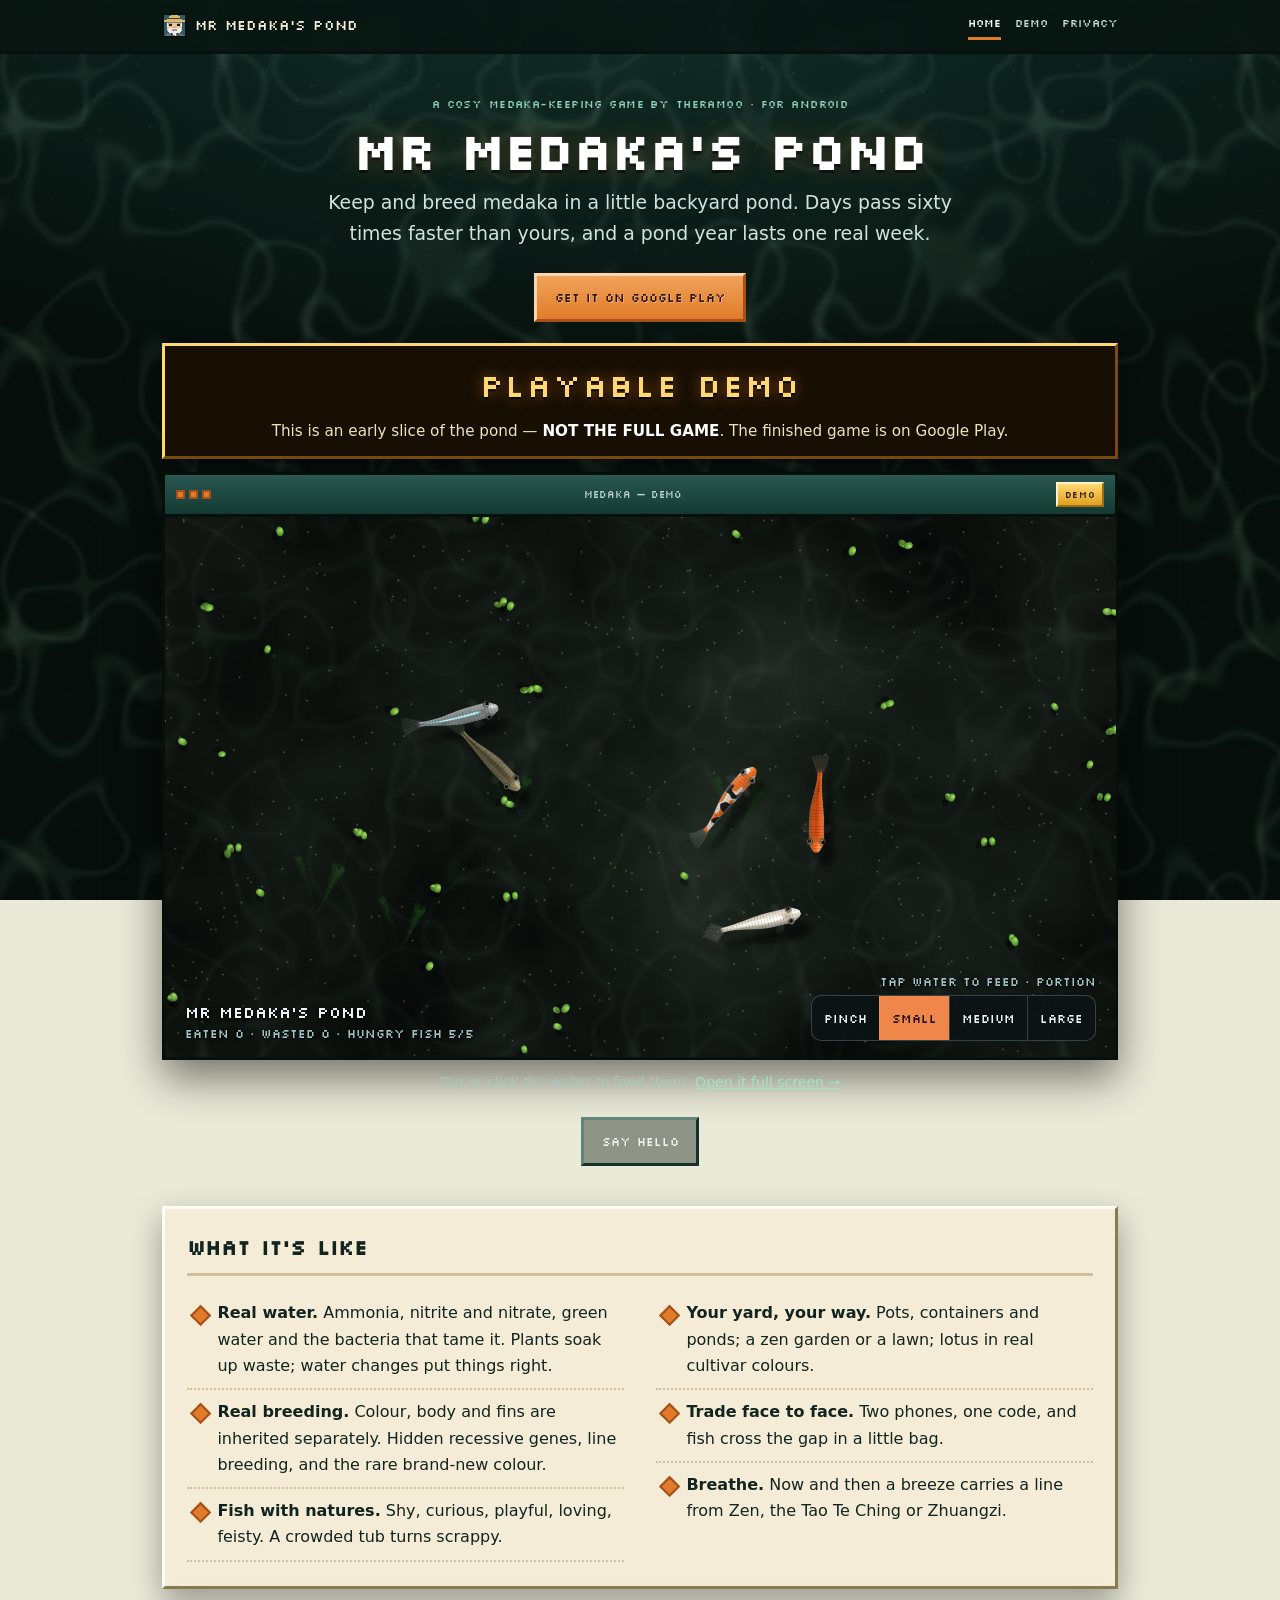
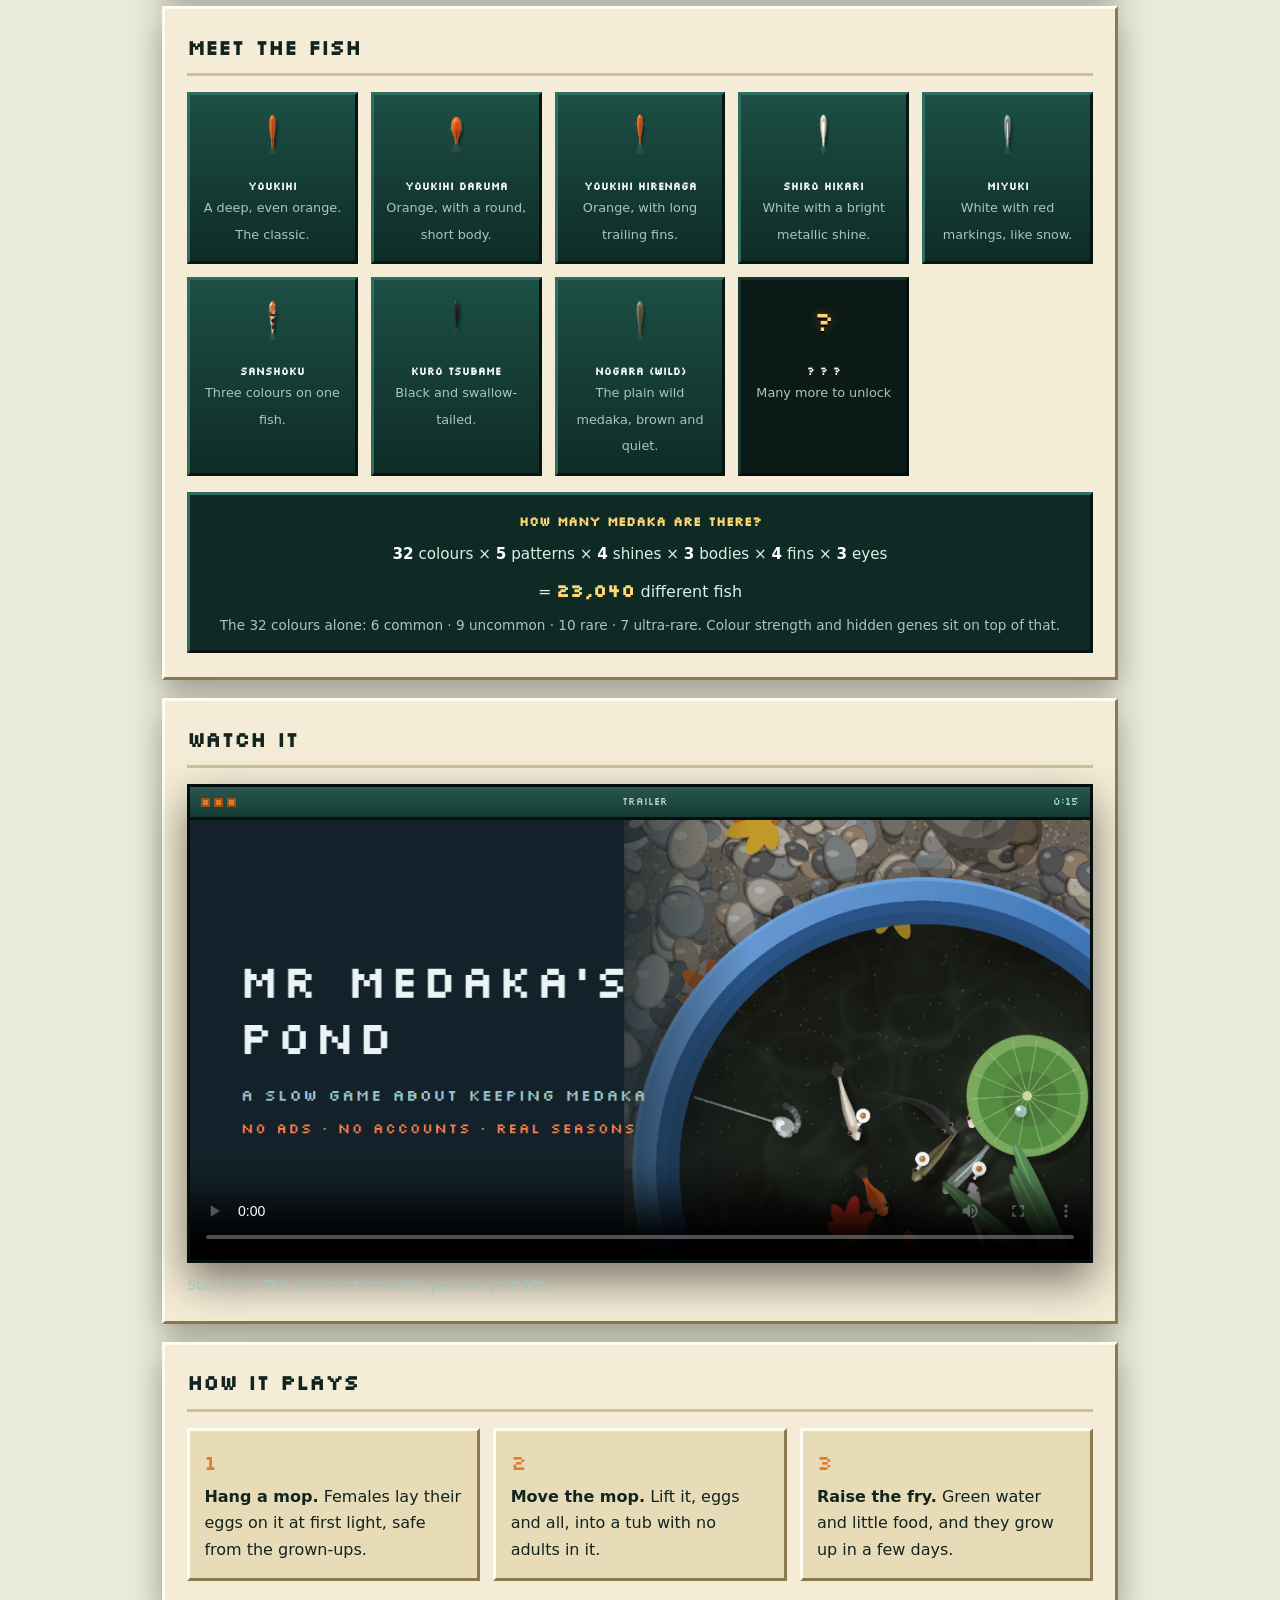
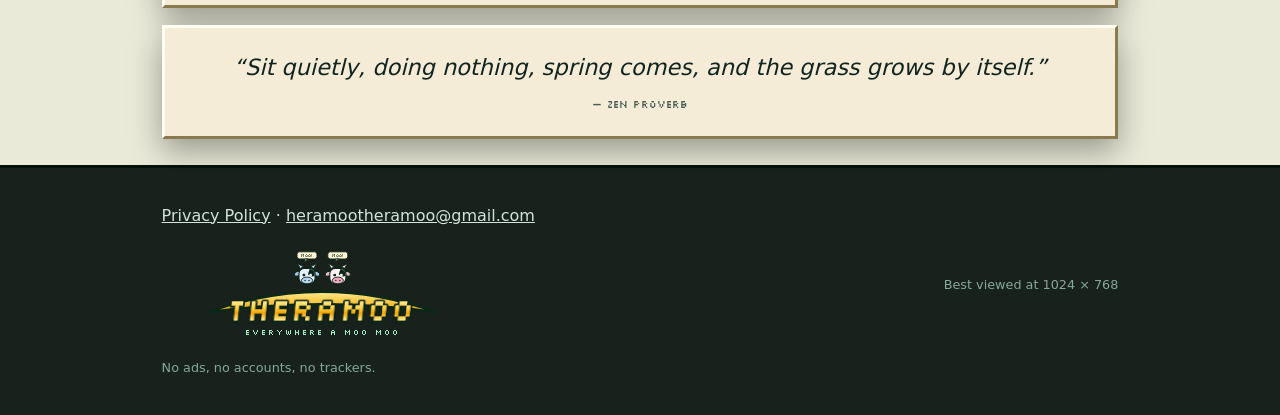
==== commit 3188ab00: "Add files via upload" ====
--- a/index.html
+++ b/index.html
@@ -24,7 +24,7 @@
 
   <main class="wrap">
     <section class="hero">
-      <p class="kicker">A cosy medaka-keeping game · for Android</p>
+      <p class="kicker">A cosy medaka-keeping game by Theramoo · for Android</p>
       <h1>Mr Medaka's Pond</h1>
       <p class="lede">Keep and breed medaka in a little backyard pond. Days pass sixty times faster than
         yours, and a pond year lasts one real week.</p>
@@ -128,10 +128,10 @@
     <div class="wrap footgrid">
       <div>
         <p><a href="privacy.html">Privacy Policy</a> · <a href="mailto:heramootheramoo@gmail.com">heramootheramoo@gmail.com</a></p>
-        <p class="tiny">Made in Kyoto. No ads, no accounts, no trackers.</p>
+        <p><a href="theramoo.html"><img class="theramoo-logo" src="assets/theramoo-logo.svg" alt="Theramoo — everywhere a moo moo"></a></p>
+        <p class="tiny">No ads, no accounts, no trackers.</p>
       </div>
       <div class="right">
-        <span class="counter">VISITORS 000042</span>
         <p class="tiny">Best viewed at 1024 × 768</p>
       </div>
     </div>
--- a/style.css
+++ b/style.css
@@ -372,10 +372,7 @@
 }
 footer.site a { color: #cfe4dc; }
 footer.site .right { text-align: right; }
-.counter {
-  font-family: var(--pixel); font-size: .68rem; color: #7CFC00;
-  background: #10130c; border: 2px solid #3a4a2c; padding: .25rem .45rem;
-}
+.theramoo-logo { width: min(320px, 72vw); height: auto; display: block; margin: 2px 0 8px; }
 .tiny { font-size: .8rem; color: #86a79b; margin: .3rem 0; }
 
 /* ------------------------------------------------------------------ privacy page */
